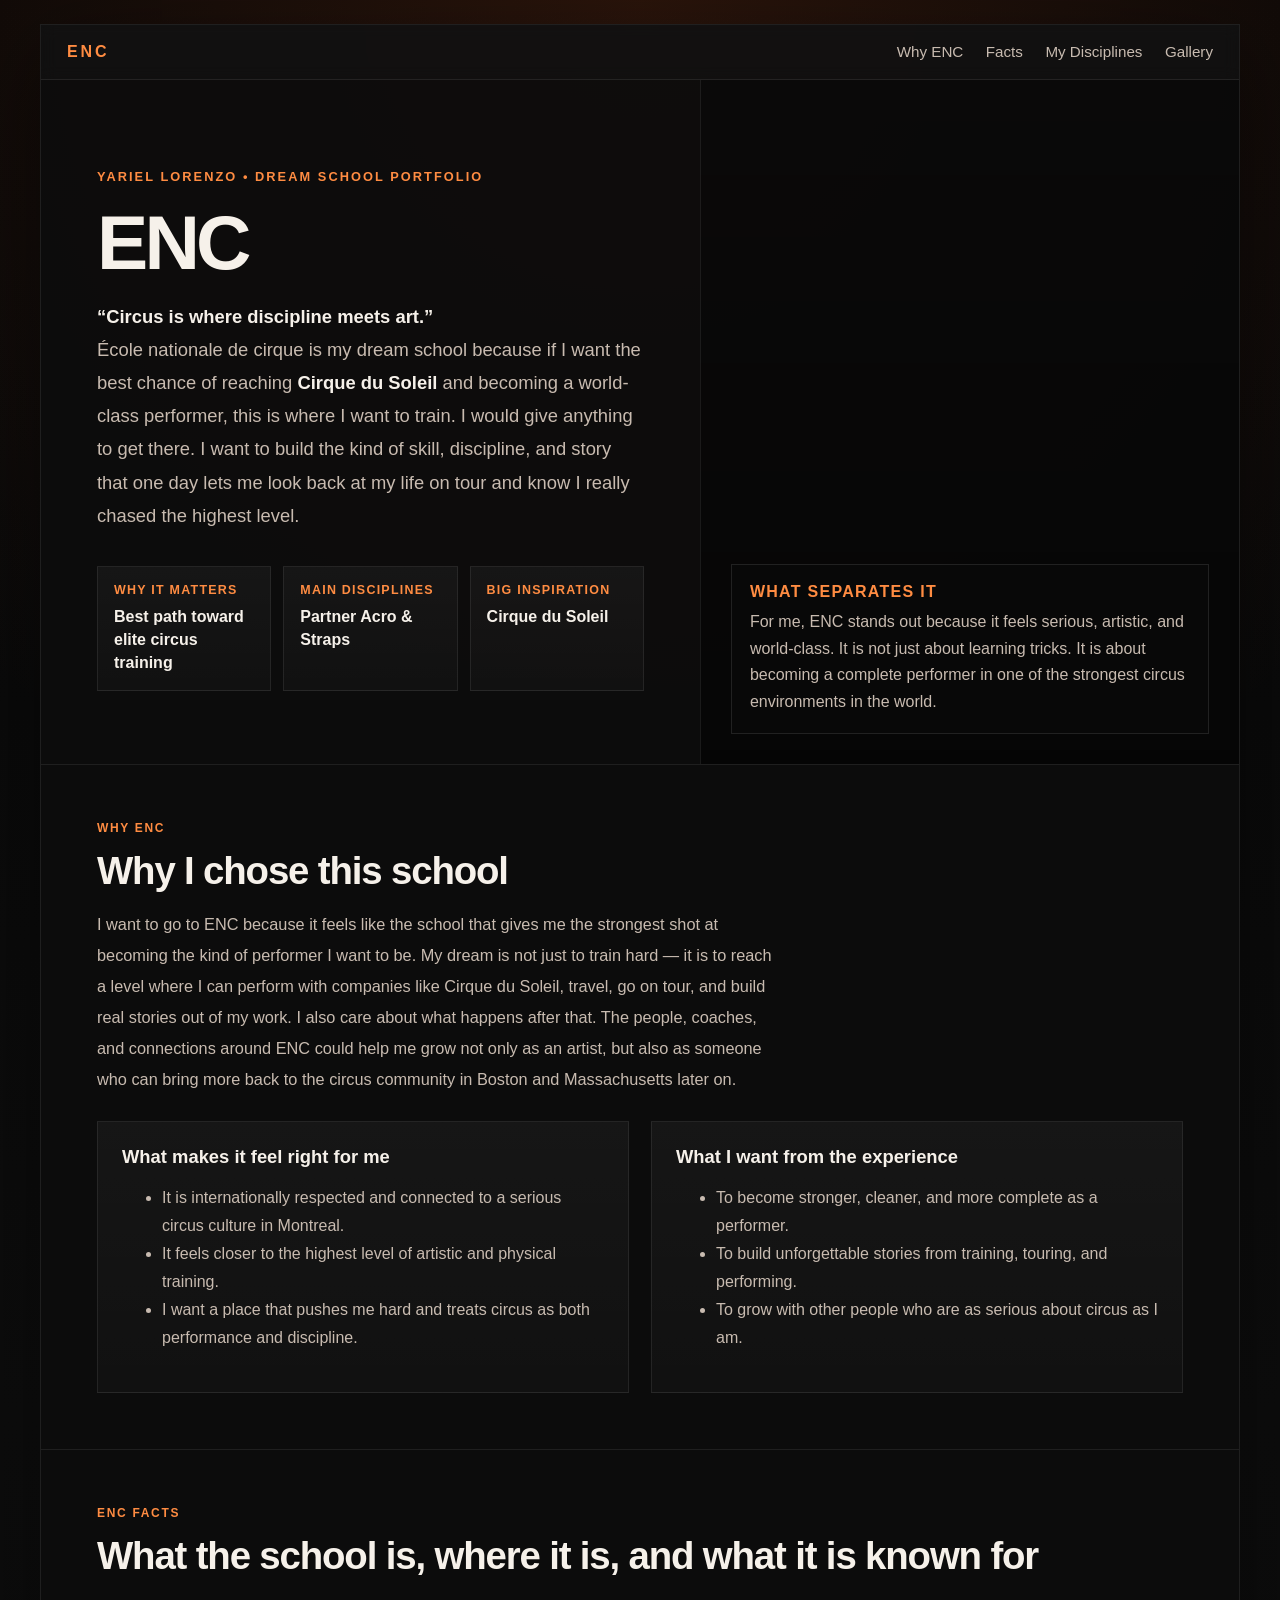
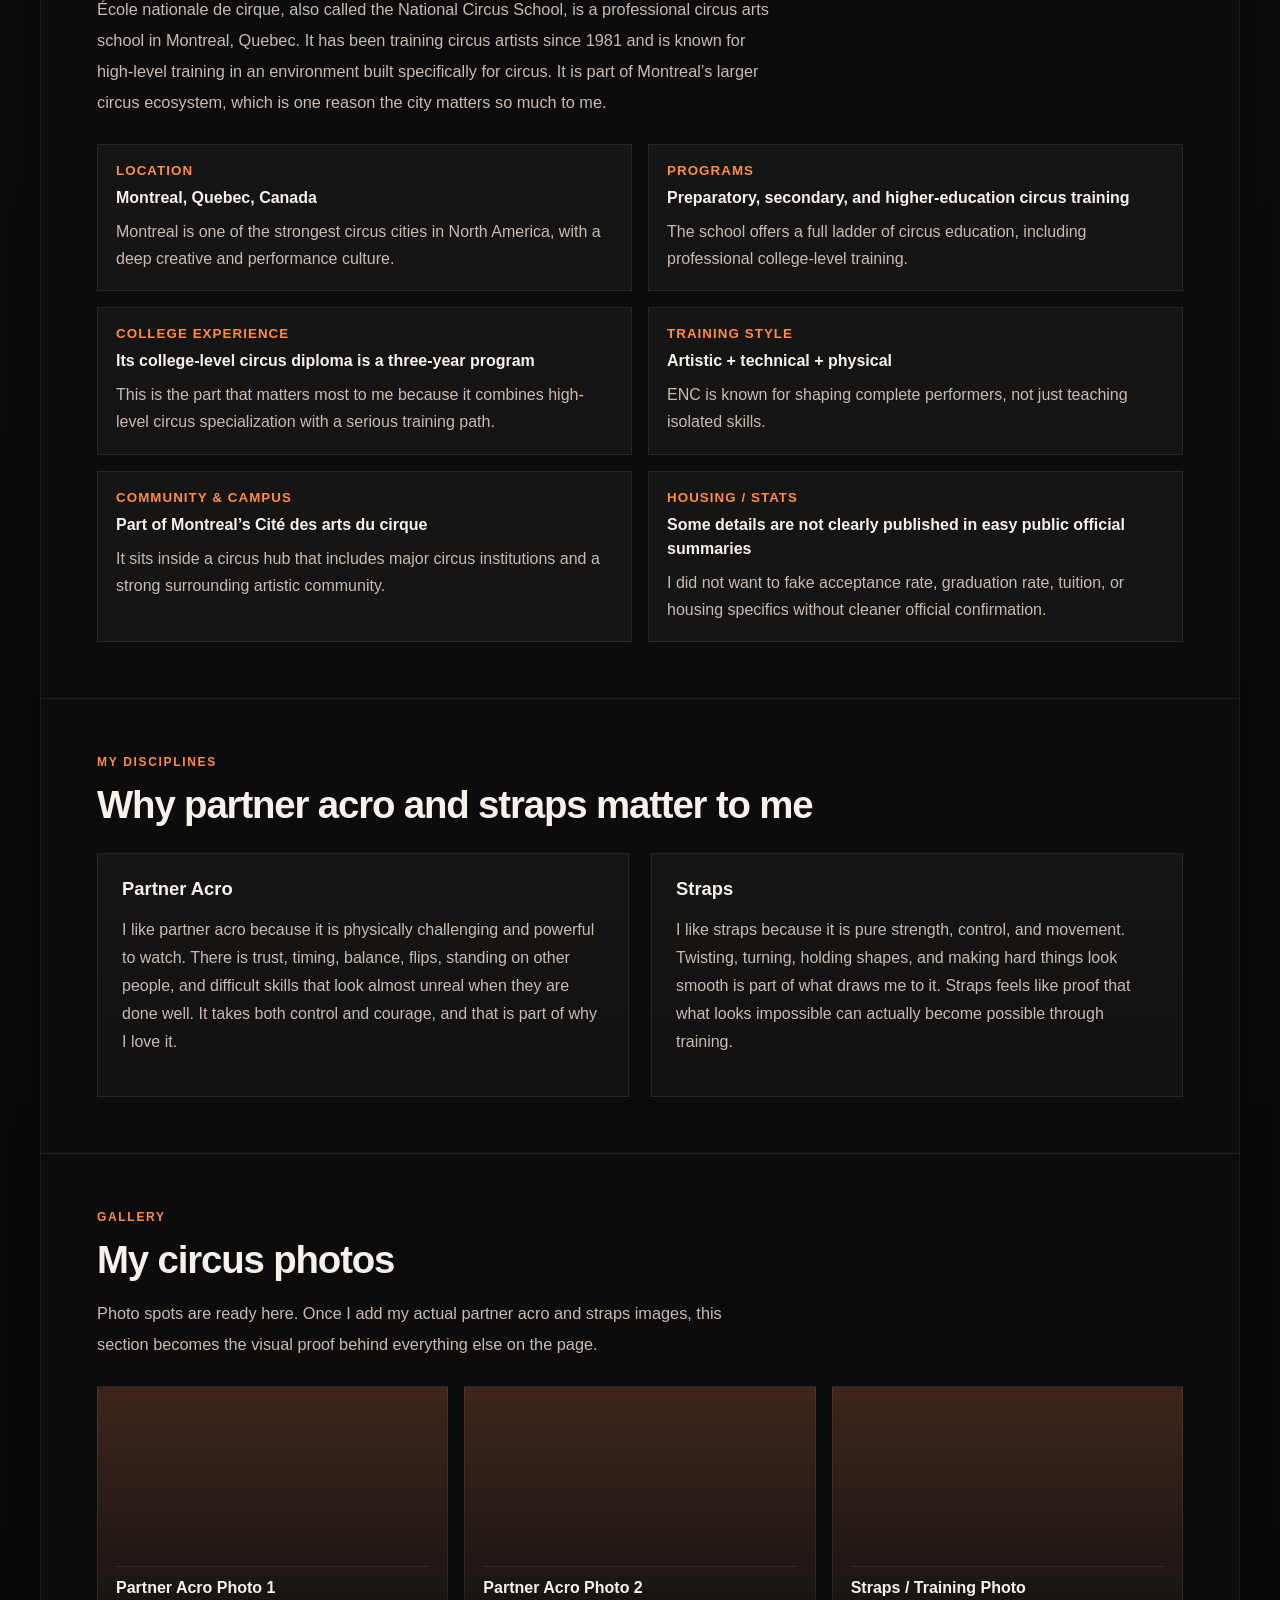
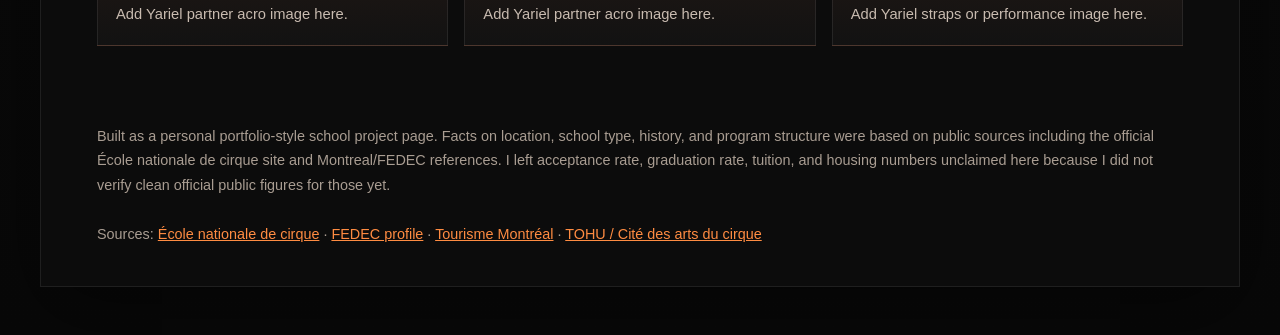
==== index.html @ 8be3e257 "Build multi-page ENC site with scroll animations" ====
<!DOCTYPE html>
<html lang="en">
<head>
  <meta charset="UTF-8" />
  <meta name="viewport" content="width=device-width, initial-scale=1.0" />
  <title>ENC — Yariel Lorenzo</title>
  <style>
    :root {
      --bg: #090909;
      --bg-soft: #111111;
      --panel: #151515;
      --panel-2: #1b1b1b;
      --text: #f6f1ea;
      --muted: #c8bbb0;
      --line: rgba(255,255,255,0.08);
      --accent: #c84e1b;
      --accent-2: #ff8c42;
      --shadow: 0 24px 80px rgba(0,0,0,0.45);
    }

    * { box-sizing: border-box; }
    html { scroll-behavior: smooth; }
    body {
      margin: 0;
      font-family: Inter, Arial, sans-serif;
      color: var(--text);
      background:
        radial-gradient(circle at top, rgba(200,78,27,0.18), transparent 26%),
        linear-gradient(180deg, #070707, #0d0d0d 40%, #080808 100%);
    }

    .frame {
      width: min(1200px, calc(100% - 40px));
      margin: 24px auto 48px;
      border: 1px solid var(--line);
      background: rgba(12,12,12,0.92);
      box-shadow: var(--shadow);
      overflow: hidden;
    }

    .nav {
      display: flex;
      justify-content: space-between;
      align-items: center;
      padding: 18px 26px;
      border-bottom: 1px solid var(--line);
      background: rgba(255,255,255,0.02);
      position: sticky;
      top: 0;
      backdrop-filter: blur(8px);
      z-index: 5;
    }

    .brand {
      font-weight: 800;
      letter-spacing: 0.18em;
      color: var(--accent-2);
    }

    .nav a {
      color: var(--muted);
      text-decoration: none;
      margin-left: 18px;
      font-size: 0.95rem;
    }

    .hero {
      display: grid;
      grid-template-columns: 1.1fr 0.9fr;
      min-height: 76vh;
    }

    .hero-copy {
      padding: 72px 56px 56px;
      display: flex;
      flex-direction: column;
      justify-content: center;
      gap: 22px;
    }

    .eyebrow {
      color: var(--accent-2);
      text-transform: uppercase;
      letter-spacing: 0.16em;
      font-size: 0.8rem;
      font-weight: 700;
    }

    h1 {
      margin: 0;
      font-size: clamp(3rem, 6vw, 6rem);
      line-height: 0.94;
      letter-spacing: -0.05em;
    }

    .quote {
      margin: 0;
      font-size: 1.15rem;
      line-height: 1.8;
      color: var(--muted);
      max-width: 58ch;
    }

    .quote strong {
      color: var(--text);
      font-weight: 700;
    }

    .hero-note {
      display: grid;
      grid-template-columns: repeat(3, 1fr);
      gap: 12px;
      margin-top: 12px;
    }

    .mini {
      padding: 16px;
      background: linear-gradient(180deg, rgba(255,255,255,0.04), rgba(255,255,255,0.02));
      border: 1px solid var(--line);
    }

    .mini span {
      display: block;
      color: var(--accent-2);
      font-size: 0.78rem;
      text-transform: uppercase;
      letter-spacing: 0.1em;
      margin-bottom: 8px;
      font-weight: 700;
    }

    .mini strong {
      font-size: 1rem;
      line-height: 1.45;
    }

    .hero-visual {
      position: relative;
      min-height: 520px;
      background:
        linear-gradient(180deg, rgba(0,0,0,0.25), rgba(0,0,0,0.55)),
        url('https://images.unsplash.com/photo-1515169067868-5387ec356754?auto=format&fit=crop&w=1400&q=80') center/cover;
      border-left: 1px solid var(--line);
      display: flex;
      align-items: flex-end;
      padding: 30px;
    }

    .hero-card {
      width: 100%;
      background: rgba(11,11,11,0.72);
      border: 1px solid rgba(255,255,255,0.1);
      padding: 18px;
      backdrop-filter: blur(8px);
    }

    .hero-card h2 {
      margin: 0 0 8px;
      font-size: 1rem;
      letter-spacing: 0.08em;
      text-transform: uppercase;
      color: var(--accent-2);
    }

    .hero-card p {
      margin: 0;
      color: var(--muted);
      line-height: 1.65;
    }

    section {
      padding: 56px;
      border-top: 1px solid var(--line);
    }

    .section-tag {
      color: var(--accent-2);
      text-transform: uppercase;
      letter-spacing: 0.14em;
      font-size: 0.75rem;
      font-weight: 800;
      margin-bottom: 14px;
    }

    .section-title {
      margin: 0 0 16px;
      font-size: clamp(1.8rem, 3vw, 2.8rem);
      letter-spacing: -0.03em;
    }

    .section-text {
      margin: 0;
      color: var(--muted);
      line-height: 1.9;
      max-width: 75ch;
      font-size: 1.02rem;
    }

    .grid-2 {
      display: grid;
      grid-template-columns: 1fr 1fr;
      gap: 22px;
      margin-top: 26px;
    }

    .card {
      background: linear-gradient(180deg, rgba(255,255,255,0.04), rgba(255,255,255,0.02));
      border: 1px solid var(--line);
      padding: 24px;
    }

    .card h3 {
      margin: 0 0 10px;
      font-size: 1.15rem;
    }

    .card p, .card li {
      color: var(--muted);
      line-height: 1.75;
    }

    .facts {
      display: grid;
      grid-template-columns: repeat(2, 1fr);
      gap: 16px;
      margin-top: 26px;
    }

    .fact {
      border: 1px solid var(--line);
      background: var(--panel);
      padding: 18px;
    }

    .fact small {
      display: block;
      color: var(--accent-2);
      text-transform: uppercase;
      letter-spacing: 0.08em;
      margin-bottom: 8px;
      font-weight: 700;
    }

    .fact strong {
      font-size: 1rem;
      line-height: 1.5;
    }

    .fact p {
      color: var(--muted);
      line-height: 1.7;
      margin: 8px 0 0;
    }

    .gallery {
      display: grid;
      grid-template-columns: repeat(3, 1fr);
      gap: 16px;
      margin-top: 26px;
    }

    .photo {
      min-height: 260px;
      border: 1px solid var(--line);
      background: linear-gradient(180deg, rgba(200,78,27,0.2), rgba(0,0,0,0.35)), var(--panel-2);
      padding: 18px;
      display: flex;
      align-items: end;
    }

    .photo div {
      width: 100%;
      border-top: 1px solid rgba(255,255,255,0.08);
      padding-top: 12px;
    }

    .photo strong {
      display: block;
      margin-bottom: 6px;
    }

    .photo p {
      margin: 0;
      color: var(--muted);
      line-height: 1.6;
      font-size: 0.92rem;
    }

    .footer {
      padding: 22px 56px 40px;
      color: #a99d92;
      font-size: 0.9rem;
      line-height: 1.7;
    }

    .sources a { color: var(--accent-2); }

    @media (max-width: 900px) {
      .hero, .grid-2, .facts, .gallery, .hero-note { grid-template-columns: 1fr; }
      .hero-visual { min-height: 360px; border-left: 0; border-top: 1px solid var(--line); }
      .hero-copy, section { padding: 34px 22px; }
      .footer { padding: 22px; }
      .nav { padding: 16px 18px; flex-direction: column; align-items: flex-start; gap: 8px; }
      .nav a { margin: 0 14px 0 0; }
    }
  </style>
</head>
<body>
  <div class="frame">
    <nav class="nav">
      <div class="brand">ENC</div>
      <div>
        <a href="#why">Why ENC</a>
        <a href="#facts">Facts</a>
        <a href="#disciplines">My Disciplines</a>
        <a href="#gallery">Gallery</a>
      </div>
    </nav>

    <header class="hero">
      <div class="hero-copy">
        <div class="eyebrow">Yariel Lorenzo • Dream School Portfolio</div>
        <h1>ENC</h1>
        <p class="quote"><strong>“Circus is where discipline meets art.”</strong><br>
          École nationale de cirque is my dream school because if I want the best chance of reaching <strong>Cirque du Soleil</strong> and becoming a world-class performer, this is where I want to train. I would give anything to get there. I want to build the kind of skill, discipline, and story that one day lets me look back at my life on tour and know I really chased the highest level.</p>
        <div class="hero-note">
          <div class="mini"><span>Why it matters</span><strong>Best path toward elite circus training</strong></div>
          <div class="mini"><span>Main disciplines</span><strong>Partner Acro &amp; Straps</strong></div>
          <div class="mini"><span>Big inspiration</span><strong>Cirque du Soleil</strong></div>
        </div>
      </div>
      <div class="hero-visual">
        <div class="hero-card">
          <h2>What separates it</h2>
          <p>For me, ENC stands out because it feels serious, artistic, and world-class. It is not just about learning tricks. It is about becoming a complete performer in one of the strongest circus environments in the world.</p>
        </div>
      </div>
    </header>

    <section id="why">
      <div class="section-tag">Why ENC</div>
      <h2 class="section-title">Why I chose this school</h2>
      <p class="section-text">I want to go to ENC because it feels like the school that gives me the strongest shot at becoming the kind of performer I want to be. My dream is not just to train hard — it is to reach a level where I can perform with companies like Cirque du Soleil, travel, go on tour, and build real stories out of my work. I also care about what happens after that. The people, coaches, and connections around ENC could help me grow not only as an artist, but also as someone who can bring more back to the circus community in Boston and Massachusetts later on.</p>
      <div class="grid-2">
        <div class="card">
          <h3>What makes it feel right for me</h3>
          <ul>
            <li>It is internationally respected and connected to a serious circus culture in Montreal.</li>
            <li>It feels closer to the highest level of artistic and physical training.</li>
            <li>I want a place that pushes me hard and treats circus as both performance and discipline.</li>
          </ul>
        </div>
        <div class="card">
          <h3>What I want from the experience</h3>
          <ul>
            <li>To become stronger, cleaner, and more complete as a performer.</li>
            <li>To build unforgettable stories from training, touring, and performing.</li>
            <li>To grow with other people who are as serious about circus as I am.</li>
          </ul>
        </div>
      </div>
    </section>

    <section id="facts">
      <div class="section-tag">ENC Facts</div>
      <h2 class="section-title">What the school is, where it is, and what it is known for</h2>
      <p class="section-text">École nationale de cirque, also called the National Circus School, is a professional circus arts school in Montreal, Quebec. It has been training circus artists since 1981 and is known for high-level training in an environment built specifically for circus. It is part of Montreal’s larger circus ecosystem, which is one reason the city matters so much to me.</p>
      <div class="facts">
        <div class="fact"><small>Location</small><strong>Montreal, Quebec, Canada</strong><p>Montreal is one of the strongest circus cities in North America, with a deep creative and performance culture.</p></div>
        <div class="fact"><small>Programs</small><strong>Preparatory, secondary, and higher-education circus training</strong><p>The school offers a full ladder of circus education, including professional college-level training.</p></div>
        <div class="fact"><small>College experience</small><strong>Its college-level circus diploma is a three-year program</strong><p>This is the part that matters most to me because it combines high-level circus specialization with a serious training path.</p></div>
        <div class="fact"><small>Training style</small><strong>Artistic + technical + physical</strong><p>ENC is known for shaping complete performers, not just teaching isolated skills.</p></div>
        <div class="fact"><small>Community & campus</small><strong>Part of Montreal’s Cité des arts du cirque</strong><p>It sits inside a circus hub that includes major circus institutions and a strong surrounding artistic community.</p></div>
        <div class="fact"><small>Housing / stats</small><strong>Some details are not clearly published in easy public official summaries</strong><p>I did not want to fake acceptance rate, graduation rate, tuition, or housing specifics without cleaner official confirmation.</p></div>
      </div>
    </section>

    <section id="disciplines">
      <div class="section-tag">My Disciplines</div>
      <h2 class="section-title">Why partner acro and straps matter to me</h2>
      <div class="grid-2">
        <div class="card">
          <h3>Partner Acro</h3>
          <p>I like partner acro because it is physically challenging and powerful to watch. There is trust, timing, balance, flips, standing on other people, and difficult skills that look almost unreal when they are done well. It takes both control and courage, and that is part of why I love it.</p>
        </div>
        <div class="card">
          <h3>Straps</h3>
          <p>I like straps because it is pure strength, control, and movement. Twisting, turning, holding shapes, and making hard things look smooth is part of what draws me to it. Straps feels like proof that what looks impossible can actually become possible through training.</p>
        </div>
      </div>
    </section>

    <section id="gallery">
      <div class="section-tag">Gallery</div>
      <h2 class="section-title">My circus photos</h2>
      <p class="section-text">Photo spots are ready here. Once I add my actual partner acro and straps images, this section becomes the visual proof behind everything else on the page.</p>
      <div class="gallery">
        <div class="photo"><div><strong>Partner Acro Photo 1</strong><p>Add Yariel partner acro image here.</p></div></div>
        <div class="photo"><div><strong>Partner Acro Photo 2</strong><p>Add Yariel partner acro image here.</p></div></div>
        <div class="photo"><div><strong>Straps / Training Photo</strong><p>Add Yariel straps or performance image here.</p></div></div>
      </div>
    </section>

    <div class="footer sources">
      Built as a personal portfolio-style school project page. Facts on location, school type, history, and program structure were based on public sources including the official École nationale de cirque site and Montreal/FEDEC references. I left acceptance rate, graduation rate, tuition, and housing numbers unclaimed here because I did not verify clean official public figures for those yet.
      <br><br>
      Sources: <a href="https://ecolenationaledecirque.ca/en/" target="_blank" rel="noreferrer">École nationale de cirque</a> · <a href="https://www.fedec.eu/en/members/41-enc-montreal-ecole-nationale-de-cirque" target="_blank" rel="noreferrer">FEDEC profile</a> · <a href="https://www.mtl.org/en/experience/montreal-year-round-circus-hub" target="_blank" rel="noreferrer">Tourisme Montréal</a> · <a href="https://tohu.ca/en/mission/cite-des-arts-du-cirque" target="_blank" rel="noreferrer">TOHU / Cité des arts du cirque</a>
    </div>
  </div>
</body>
</html>
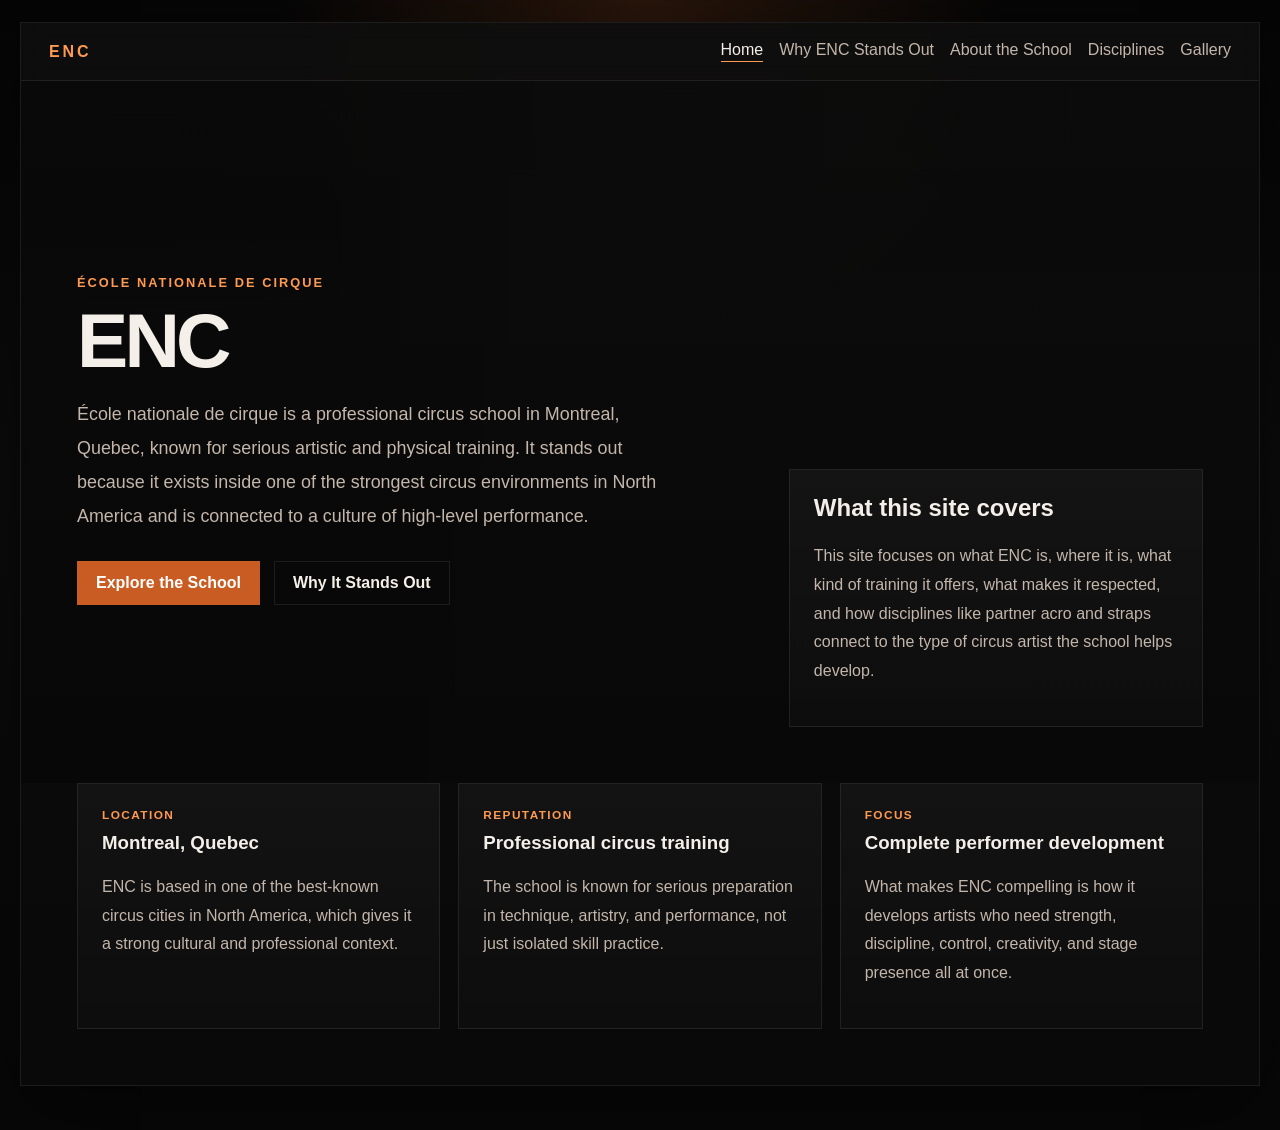
==== commit b1129d77: "Refocus ENC site on the school itself" ====
--- a/index.html
+++ b/index.html
@@ -3,409 +3,58 @@
 <head>
   <meta charset="UTF-8" />
   <meta name="viewport" content="width=device-width, initial-scale=1.0" />
-  <title>ENC — Yariel Lorenzo</title>
-  <style>
-    :root {
-      --bg: #090909;
-      --bg-soft: #111111;
-      --panel: #151515;
-      --panel-2: #1b1b1b;
-      --text: #f6f1ea;
-      --muted: #c8bbb0;
-      --line: rgba(255,255,255,0.08);
-      --accent: #c84e1b;
-      --accent-2: #ff8c42;
-      --shadow: 0 24px 80px rgba(0,0,0,0.45);
-    }
-
-    * { box-sizing: border-box; }
-    html { scroll-behavior: smooth; }
-    body {
-      margin: 0;
-      font-family: Inter, Arial, sans-serif;
-      color: var(--text);
-      background:
-        radial-gradient(circle at top, rgba(200,78,27,0.18), transparent 26%),
-        linear-gradient(180deg, #070707, #0d0d0d 40%, #080808 100%);
-    }
-
-    .frame {
-      width: min(1200px, calc(100% - 40px));
-      margin: 24px auto 48px;
-      border: 1px solid var(--line);
-      background: rgba(12,12,12,0.92);
-      box-shadow: var(--shadow);
-      overflow: hidden;
-    }
-
-    .nav {
-      display: flex;
-      justify-content: space-between;
-      align-items: center;
-      padding: 18px 26px;
-      border-bottom: 1px solid var(--line);
-      background: rgba(255,255,255,0.02);
-      position: sticky;
-      top: 0;
-      backdrop-filter: blur(8px);
-      z-index: 5;
-    }
-
-    .brand {
-      font-weight: 800;
-      letter-spacing: 0.18em;
-      color: var(--accent-2);
-    }
-
-    .nav a {
-      color: var(--muted);
-      text-decoration: none;
-      margin-left: 18px;
-      font-size: 0.95rem;
-    }
-
-    .hero {
-      display: grid;
-      grid-template-columns: 1.1fr 0.9fr;
-      min-height: 76vh;
-    }
-
-    .hero-copy {
-      padding: 72px 56px 56px;
-      display: flex;
-      flex-direction: column;
-      justify-content: center;
-      gap: 22px;
-    }
-
-    .eyebrow {
-      color: var(--accent-2);
-      text-transform: uppercase;
-      letter-spacing: 0.16em;
-      font-size: 0.8rem;
-      font-weight: 700;
-    }
-
-    h1 {
-      margin: 0;
-      font-size: clamp(3rem, 6vw, 6rem);
-      line-height: 0.94;
-      letter-spacing: -0.05em;
-    }
-
-    .quote {
-      margin: 0;
-      font-size: 1.15rem;
-      line-height: 1.8;
-      color: var(--muted);
-      max-width: 58ch;
-    }
-
-    .quote strong {
-      color: var(--text);
-      font-weight: 700;
-    }
-
-    .hero-note {
-      display: grid;
-      grid-template-columns: repeat(3, 1fr);
-      gap: 12px;
-      margin-top: 12px;
-    }
-
-    .mini {
-      padding: 16px;
-      background: linear-gradient(180deg, rgba(255,255,255,0.04), rgba(255,255,255,0.02));
-      border: 1px solid var(--line);
-    }
-
-    .mini span {
-      display: block;
-      color: var(--accent-2);
-      font-size: 0.78rem;
-      text-transform: uppercase;
-      letter-spacing: 0.1em;
-      margin-bottom: 8px;
-      font-weight: 700;
-    }
-
-    .mini strong {
-      font-size: 1rem;
-      line-height: 1.45;
-    }
-
-    .hero-visual {
-      position: relative;
-      min-height: 520px;
-      background:
-        linear-gradient(180deg, rgba(0,0,0,0.25), rgba(0,0,0,0.55)),
-        url('https://images.unsplash.com/photo-1515169067868-5387ec356754?auto=format&fit=crop&w=1400&q=80') center/cover;
-      border-left: 1px solid var(--line);
-      display: flex;
-      align-items: flex-end;
-      padding: 30px;
-    }
-
-    .hero-card {
-      width: 100%;
-      background: rgba(11,11,11,0.72);
-      border: 1px solid rgba(255,255,255,0.1);
-      padding: 18px;
-      backdrop-filter: blur(8px);
-    }
-
-    .hero-card h2 {
-      margin: 0 0 8px;
-      font-size: 1rem;
-      letter-spacing: 0.08em;
-      text-transform: uppercase;
-      color: var(--accent-2);
-    }
-
-    .hero-card p {
-      margin: 0;
-      color: var(--muted);
-      line-height: 1.65;
-    }
-
-    section {
-      padding: 56px;
-      border-top: 1px solid var(--line);
-    }
-
-    .section-tag {
-      color: var(--accent-2);
-      text-transform: uppercase;
-      letter-spacing: 0.14em;
-      font-size: 0.75rem;
-      font-weight: 800;
-      margin-bottom: 14px;
-    }
-
-    .section-title {
-      margin: 0 0 16px;
-      font-size: clamp(1.8rem, 3vw, 2.8rem);
-      letter-spacing: -0.03em;
-    }
-
-    .section-text {
-      margin: 0;
-      color: var(--muted);
-      line-height: 1.9;
-      max-width: 75ch;
-      font-size: 1.02rem;
-    }
-
-    .grid-2 {
-      display: grid;
-      grid-template-columns: 1fr 1fr;
-      gap: 22px;
-      margin-top: 26px;
-    }
-
-    .card {
-      background: linear-gradient(180deg, rgba(255,255,255,0.04), rgba(255,255,255,0.02));
-      border: 1px solid var(--line);
-      padding: 24px;
-    }
-
-    .card h3 {
-      margin: 0 0 10px;
-      font-size: 1.15rem;
-    }
-
-    .card p, .card li {
-      color: var(--muted);
-      line-height: 1.75;
-    }
-
-    .facts {
-      display: grid;
-      grid-template-columns: repeat(2, 1fr);
-      gap: 16px;
-      margin-top: 26px;
-    }
-
-    .fact {
-      border: 1px solid var(--line);
-      background: var(--panel);
-      padding: 18px;
-    }
-
-    .fact small {
-      display: block;
-      color: var(--accent-2);
-      text-transform: uppercase;
-      letter-spacing: 0.08em;
-      margin-bottom: 8px;
-      font-weight: 700;
-    }
-
-    .fact strong {
-      font-size: 1rem;
-      line-height: 1.5;
-    }
-
-    .fact p {
-      color: var(--muted);
-      line-height: 1.7;
-      margin: 8px 0 0;
-    }
-
-    .gallery {
-      display: grid;
-      grid-template-columns: repeat(3, 1fr);
-      gap: 16px;
-      margin-top: 26px;
-    }
-
-    .photo {
-      min-height: 260px;
-      border: 1px solid var(--line);
-      background: linear-gradient(180deg, rgba(200,78,27,0.2), rgba(0,0,0,0.35)), var(--panel-2);
-      padding: 18px;
-      display: flex;
-      align-items: end;
-    }
-
-    .photo div {
-      width: 100%;
-      border-top: 1px solid rgba(255,255,255,0.08);
-      padding-top: 12px;
-    }
-
-    .photo strong {
-      display: block;
-      margin-bottom: 6px;
-    }
-
-    .photo p {
-      margin: 0;
-      color: var(--muted);
-      line-height: 1.6;
-      font-size: 0.92rem;
-    }
-
-    .footer {
-      padding: 22px 56px 40px;
-      color: #a99d92;
-      font-size: 0.9rem;
-      line-height: 1.7;
-    }
-
-    .sources a { color: var(--accent-2); }
-
-    @media (max-width: 900px) {
-      .hero, .grid-2, .facts, .gallery, .hero-note { grid-template-columns: 1fr; }
-      .hero-visual { min-height: 360px; border-left: 0; border-top: 1px solid var(--line); }
-      .hero-copy, section { padding: 34px 22px; }
-      .footer { padding: 22px; }
-      .nav { padding: 16px 18px; flex-direction: column; align-items: flex-start; gap: 8px; }
-      .nav a { margin: 0 14px 0 0; }
-    }
-  </style>
+  <title>ENC | Home</title>
+  <link rel="stylesheet" href="assets/styles.css" />
 </head>
 <body>
-  <div class="frame">
-    <nav class="nav">
-      <div class="brand">ENC</div>
-      <div>
-        <a href="#why">Why ENC</a>
-        <a href="#facts">Facts</a>
-        <a href="#disciplines">My Disciplines</a>
-        <a href="#gallery">Gallery</a>
-      </div>
-    </nav>
-
-    <header class="hero">
-      <div class="hero-copy">
-        <div class="eyebrow">Yariel Lorenzo • Dream School Portfolio</div>
-        <h1>ENC</h1>
-        <p class="quote"><strong>“Circus is where discipline meets art.”</strong><br>
-          École nationale de cirque is my dream school because if I want the best chance of reaching <strong>Cirque du Soleil</strong> and becoming a world-class performer, this is where I want to train. I would give anything to get there. I want to build the kind of skill, discipline, and story that one day lets me look back at my life on tour and know I really chased the highest level.</p>
-        <div class="hero-note">
-          <div class="mini"><span>Why it matters</span><strong>Best path toward elite circus training</strong></div>
-          <div class="mini"><span>Main disciplines</span><strong>Partner Acro &amp; Straps</strong></div>
-          <div class="mini"><span>Big inspiration</span><strong>Cirque du Soleil</strong></div>
-        </div>
-      </div>
-      <div class="hero-visual">
-        <div class="hero-card">
-          <h2>What separates it</h2>
-          <p>For me, ENC stands out because it feels serious, artistic, and world-class. It is not just about learning tricks. It is about becoming a complete performer in one of the strongest circus environments in the world.</p>
-        </div>
-      </div>
+  <div class="site-shell">
+    <header class="topbar">
+      <a class="brand" href="home.html">ENC</a>
+      <nav class="nav">
+        <a href="home.html" class="active">Home</a>
+        <a href="why-enc.html">Why ENC Stands Out</a>
+        <a href="school.html">About the School</a>
+        <a href="disciplines.html">Disciplines</a>
+        <a href="gallery.html">Gallery</a>
+      </nav>
     </header>
 
-    <section id="why">
-      <div class="section-tag">Why ENC</div>
-      <h2 class="section-title">Why I chose this school</h2>
-      <p class="section-text">I want to go to ENC because it feels like the school that gives me the strongest shot at becoming the kind of performer I want to be. My dream is not just to train hard — it is to reach a level where I can perform with companies like Cirque du Soleil, travel, go on tour, and build real stories out of my work. I also care about what happens after that. The people, coaches, and connections around ENC could help me grow not only as an artist, but also as someone who can bring more back to the circus community in Boston and Massachusetts later on.</p>
-      <div class="grid-2">
-        <div class="card">
-          <h3>What makes it feel right for me</h3>
-          <ul>
-            <li>It is internationally respected and connected to a serious circus culture in Montreal.</li>
-            <li>It feels closer to the highest level of artistic and physical training.</li>
-            <li>I want a place that pushes me hard and treats circus as both performance and discipline.</li>
-          </ul>
+    <main>
+      <section class="hero hero-home reveal">
+        <div class="hero-content">
+          <p class="eyebrow">École nationale de cirque</p>
+          <h1>ENC</h1>
+          <p class="lead">École nationale de cirque is a professional circus school in Montreal, Quebec, known for serious artistic and physical training. It stands out because it exists inside one of the strongest circus environments in North America and is connected to a culture of high-level performance.</p>
+          <div class="hero-actions">
+            <a class="button primary" href="school.html">Explore the School</a>
+            <a class="button ghost" href="why-enc.html">Why It Stands Out</a>
+          </div>
         </div>
-        <div class="card">
-          <h3>What I want from the experience</h3>
-          <ul>
-            <li>To become stronger, cleaner, and more complete as a performer.</li>
-            <li>To build unforgettable stories from training, touring, and performing.</li>
-            <li>To grow with other people who are as serious about circus as I am.</li>
-          </ul>
+        <div class="feature-card">
+          <h2>What this site covers</h2>
+          <p>This site focuses on what ENC is, where it is, what kind of training it offers, what makes it respected, and how disciplines like partner acro and straps connect to the type of circus artist the school helps develop.</p>
         </div>
-      </div>
-    </section>
+      </section>
 
-    <section id="facts">
-      <div class="section-tag">ENC Facts</div>
-      <h2 class="section-title">What the school is, where it is, and what it is known for</h2>
-      <p class="section-text">École nationale de cirque, also called the National Circus School, is a professional circus arts school in Montreal, Quebec. It has been training circus artists since 1981 and is known for high-level training in an environment built specifically for circus. It is part of Montreal’s larger circus ecosystem, which is one reason the city matters so much to me.</p>
-      <div class="facts">
-        <div class="fact"><small>Location</small><strong>Montreal, Quebec, Canada</strong><p>Montreal is one of the strongest circus cities in North America, with a deep creative and performance culture.</p></div>
-        <div class="fact"><small>Programs</small><strong>Preparatory, secondary, and higher-education circus training</strong><p>The school offers a full ladder of circus education, including professional college-level training.</p></div>
-        <div class="fact"><small>College experience</small><strong>Its college-level circus diploma is a three-year program</strong><p>This is the part that matters most to me because it combines high-level circus specialization with a serious training path.</p></div>
-        <div class="fact"><small>Training style</small><strong>Artistic + technical + physical</strong><p>ENC is known for shaping complete performers, not just teaching isolated skills.</p></div>
-        <div class="fact"><small>Community & campus</small><strong>Part of Montreal’s Cité des arts du cirque</strong><p>It sits inside a circus hub that includes major circus institutions and a strong surrounding artistic community.</p></div>
-        <div class="fact"><small>Housing / stats</small><strong>Some details are not clearly published in easy public official summaries</strong><p>I did not want to fake acceptance rate, graduation rate, tuition, or housing specifics without cleaner official confirmation.</p></div>
-      </div>
-    </section>
-
-    <section id="disciplines">
-      <div class="section-tag">My Disciplines</div>
-      <h2 class="section-title">Why partner acro and straps matter to me</h2>
-      <div class="grid-2">
-        <div class="card">
-          <h3>Partner Acro</h3>
-          <p>I like partner acro because it is physically challenging and powerful to watch. There is trust, timing, balance, flips, standing on other people, and difficult skills that look almost unreal when they are done well. It takes both control and courage, and that is part of why I love it.</p>
-        </div>
-        <div class="card">
-          <h3>Straps</h3>
-          <p>I like straps because it is pure strength, control, and movement. Twisting, turning, holding shapes, and making hard things look smooth is part of what draws me to it. Straps feels like proof that what looks impossible can actually become possible through training.</p>
-        </div>
-      </div>
-    </section>
-
-    <section id="gallery">
-      <div class="section-tag">Gallery</div>
-      <h2 class="section-title">My circus photos</h2>
-      <p class="section-text">Photo spots are ready here. Once I add my actual partner acro and straps images, this section becomes the visual proof behind everything else on the page.</p>
-      <div class="gallery">
-        <div class="photo"><div><strong>Partner Acro Photo 1</strong><p>Add Yariel partner acro image here.</p></div></div>
-        <div class="photo"><div><strong>Partner Acro Photo 2</strong><p>Add Yariel partner acro image here.</p></div></div>
-        <div class="photo"><div><strong>Straps / Training Photo</strong><p>Add Yariel straps or performance image here.</p></div></div>
-      </div>
-    </section>
-
-    <div class="footer sources">
-      Built as a personal portfolio-style school project page. Facts on location, school type, history, and program structure were based on public sources including the official École nationale de cirque site and Montreal/FEDEC references. I left acceptance rate, graduation rate, tuition, and housing numbers unclaimed here because I did not verify clean official public figures for those yet.
-      <br><br>
-      Sources: <a href="https://ecolenationaledecirque.ca/en/" target="_blank" rel="noreferrer">École nationale de cirque</a> · <a href="https://www.fedec.eu/en/members/41-enc-montreal-ecole-nationale-de-cirque" target="_blank" rel="noreferrer">FEDEC profile</a> · <a href="https://www.mtl.org/en/experience/montreal-year-round-circus-hub" target="_blank" rel="noreferrer">Tourisme Montréal</a> · <a href="https://tohu.ca/en/mission/cite-des-arts-du-cirque" target="_blank" rel="noreferrer">TOHU / Cité des arts du cirque</a>
-    </div>
+      <section class="overview-grid reveal">
+        <article class="panel">
+          <span>Location</span>
+          <h3>Montreal, Quebec</h3>
+          <p>ENC is based in one of the best-known circus cities in North America, which gives it a strong cultural and professional context.</p>
+        </article>
+        <article class="panel">
+          <span>Reputation</span>
+          <h3>Professional circus training</h3>
+          <p>The school is known for serious preparation in technique, artistry, and performance, not just isolated skill practice.</p>
+        </article>
+        <article class="panel">
+          <span>Focus</span>
+          <h3>Complete performer development</h3>
+          <p>What makes ENC compelling is how it develops artists who need strength, discipline, control, creativity, and stage presence all at once.</p>
+        </article>
+      </section>
+    </main>
   </div>
+  <script src="assets/scroll.js"></script>
 </body>
 </html>
--- a/assets/styles.css
+++ b/assets/styles.css
@@ -0,0 +1,289 @@
+:root {
+  --bg: #080808;
+  --bg-soft: #111111;
+  --panel: #171717;
+  --panel-2: #1d1d1d;
+  --text: #f5efe9;
+  --muted: #c4b6ab;
+  --line: rgba(255,255,255,0.08);
+  --accent: #c95c22;
+  --accent-2: #ff9a52;
+  --shadow: 0 24px 80px rgba(0,0,0,0.45);
+}
+
+* { box-sizing: border-box; }
+body {
+  margin: 0;
+  font-family: Inter, Arial, sans-serif;
+  color: var(--text);
+  background:
+    radial-gradient(circle at top, rgba(201,92,34,0.18), transparent 28%),
+    linear-gradient(180deg, #050505, #0b0b0b 42%, #070707 100%);
+}
+
+.reveal {
+  opacity: 0;
+  transform: translateY(42px) scale(0.985);
+  transition: opacity 0.8s ease, transform 0.8s ease;
+  will-change: transform, opacity;
+}
+
+.reveal.in-view {
+  opacity: 1;
+  transform: translateY(0) scale(1);
+}
+
+a { color: inherit; }
+
+.site-shell {
+  width: min(1240px, calc(100% - 40px));
+  margin: 22px auto 44px;
+  border: 1px solid var(--line);
+  background: rgba(10,10,10,0.94);
+  box-shadow: var(--shadow);
+  min-height: calc(100vh - 60px);
+}
+
+.topbar {
+  display: flex;
+  justify-content: space-between;
+  align-items: center;
+  padding: 18px 28px;
+  border-bottom: 1px solid var(--line);
+  background: rgba(255,255,255,0.02);
+  position: sticky;
+  top: 0;
+  backdrop-filter: blur(10px);
+  z-index: 10;
+}
+
+.brand {
+  text-decoration: none;
+  font-weight: 900;
+  letter-spacing: 0.18em;
+  color: var(--accent-2);
+}
+
+.nav {
+  display: flex;
+  flex-wrap: wrap;
+  gap: 16px;
+}
+
+.nav a {
+  text-decoration: none;
+  color: var(--muted);
+  padding-bottom: 2px;
+}
+
+.nav a.active,
+.nav a:hover {
+  color: var(--text);
+  border-bottom: 1px solid var(--accent-2);
+}
+
+.hero {
+  display: grid;
+  grid-template-columns: 1.15fr 0.85fr;
+  min-height: 78vh;
+}
+
+.hero-home {
+  background:
+    linear-gradient(90deg, rgba(0,0,0,0.25), rgba(0,0,0,0.1)),
+    linear-gradient(180deg, rgba(255,255,255,0.015), transparent);
+}
+
+.hero-content {
+  padding: 72px 56px 56px;
+  display: flex;
+  flex-direction: column;
+  justify-content: center;
+}
+
+.eyebrow {
+  color: var(--accent-2);
+  text-transform: uppercase;
+  letter-spacing: 0.16em;
+  font-size: 0.8rem;
+  font-weight: 800;
+  margin: 0 0 14px;
+}
+
+h1 {
+  margin: 0;
+  font-size: clamp(3rem, 6vw, 6rem);
+  line-height: 0.94;
+  letter-spacing: -0.05em;
+}
+
+.lead {
+  margin: 20px 0 0;
+  font-size: 1.12rem;
+  line-height: 1.9;
+  color: var(--muted);
+  max-width: 62ch;
+}
+
+.lead.narrow { max-width: 52ch; }
+
+.hero-actions {
+  display: flex;
+  flex-wrap: wrap;
+  gap: 14px;
+  margin-top: 28px;
+}
+
+.button {
+  display: inline-flex;
+  align-items: center;
+  justify-content: center;
+  padding: 12px 18px;
+  text-decoration: none;
+  border: 1px solid var(--line);
+  font-weight: 700;
+}
+
+.button.primary {
+  background: var(--accent);
+  color: white;
+  border-color: transparent;
+}
+
+.button.ghost {
+  background: transparent;
+  color: var(--text);
+}
+
+.feature-card,
+.panel,
+.gallery-card {
+  border: 1px solid var(--line);
+  background: linear-gradient(180deg, rgba(255,255,255,0.04), rgba(255,255,255,0.02));
+}
+
+.feature-card {
+  margin: 56px;
+  align-self: end;
+  padding: 24px;
+}
+
+.feature-card h2,
+.panel h2,
+.panel h3,
+.gallery-card h3 {
+  margin-top: 0;
+}
+
+.feature-card p,
+.panel p,
+.panel li,
+.gallery-card p {
+  color: var(--muted);
+  line-height: 1.8;
+}
+
+.overview-grid,
+.content-grid,
+.facts-grid,
+.gallery-grid {
+  display: grid;
+  gap: 18px;
+  padding: 0 56px 56px;
+}
+
+.overview-grid { grid-template-columns: repeat(3, 1fr); }
+.content-grid { grid-template-columns: repeat(2, 1fr); }
+.facts-grid { grid-template-columns: repeat(3, 1fr); }
+.gallery-grid { grid-template-columns: repeat(3, 1fr); }
+
+.panel,
+.gallery-card {
+  padding: 24px;
+  transition: transform 0.3s ease, border-color 0.3s ease, box-shadow 0.3s ease;
+}
+
+.panel:hover,
+.gallery-card:hover,
+.feature-card:hover {
+  transform: translateY(-6px);
+  border-color: rgba(255, 154, 82, 0.38);
+  box-shadow: 0 16px 40px rgba(0,0,0,0.28);
+}
+
+.panel span {
+  display: block;
+  color: var(--accent-2);
+  text-transform: uppercase;
+  letter-spacing: 0.12em;
+  font-size: 0.74rem;
+  font-weight: 800;
+  margin-bottom: 10px;
+}
+
+.page-layout {
+  padding: 0 0 44px;
+}
+
+.page-hero {
+  padding: 56px;
+  border-bottom: 1px solid var(--line);
+}
+
+.bullet-section,
+.note-panel {
+  padding: 0 56px;
+}
+
+.note-panel { margin-top: 18px; }
+
+.image-placeholder {
+  min-height: 260px;
+  background:
+    linear-gradient(180deg, rgba(201,92,34,0.22), rgba(0,0,0,0.45)),
+    linear-gradient(135deg, #1b1b1b, #111111);
+  border: 1px solid var(--line);
+  margin-bottom: 16px;
+}
+
+@media (prefers-reduced-motion: reduce) {
+  .reveal,
+  .reveal.in-view,
+  .panel,
+  .gallery-card,
+  .feature-card {
+    opacity: 1;
+    transform: none;
+    transition: none;
+  }
+}
+
+@media (max-width: 980px) {
+  .hero,
+  .overview-grid,
+  .content-grid,
+  .facts-grid,
+  .gallery-grid {
+    grid-template-columns: 1fr;
+  }
+
+  .hero-content,
+  .page-hero,
+  .overview-grid,
+  .content-grid,
+  .facts-grid,
+  .gallery-grid,
+  .bullet-section,
+  .note-panel {
+    padding-left: 22px;
+    padding-right: 22px;
+  }
+
+  .feature-card { margin: 22px; }
+
+  .topbar {
+    flex-direction: column;
+    align-items: flex-start;
+    gap: 10px;
+  }
+}
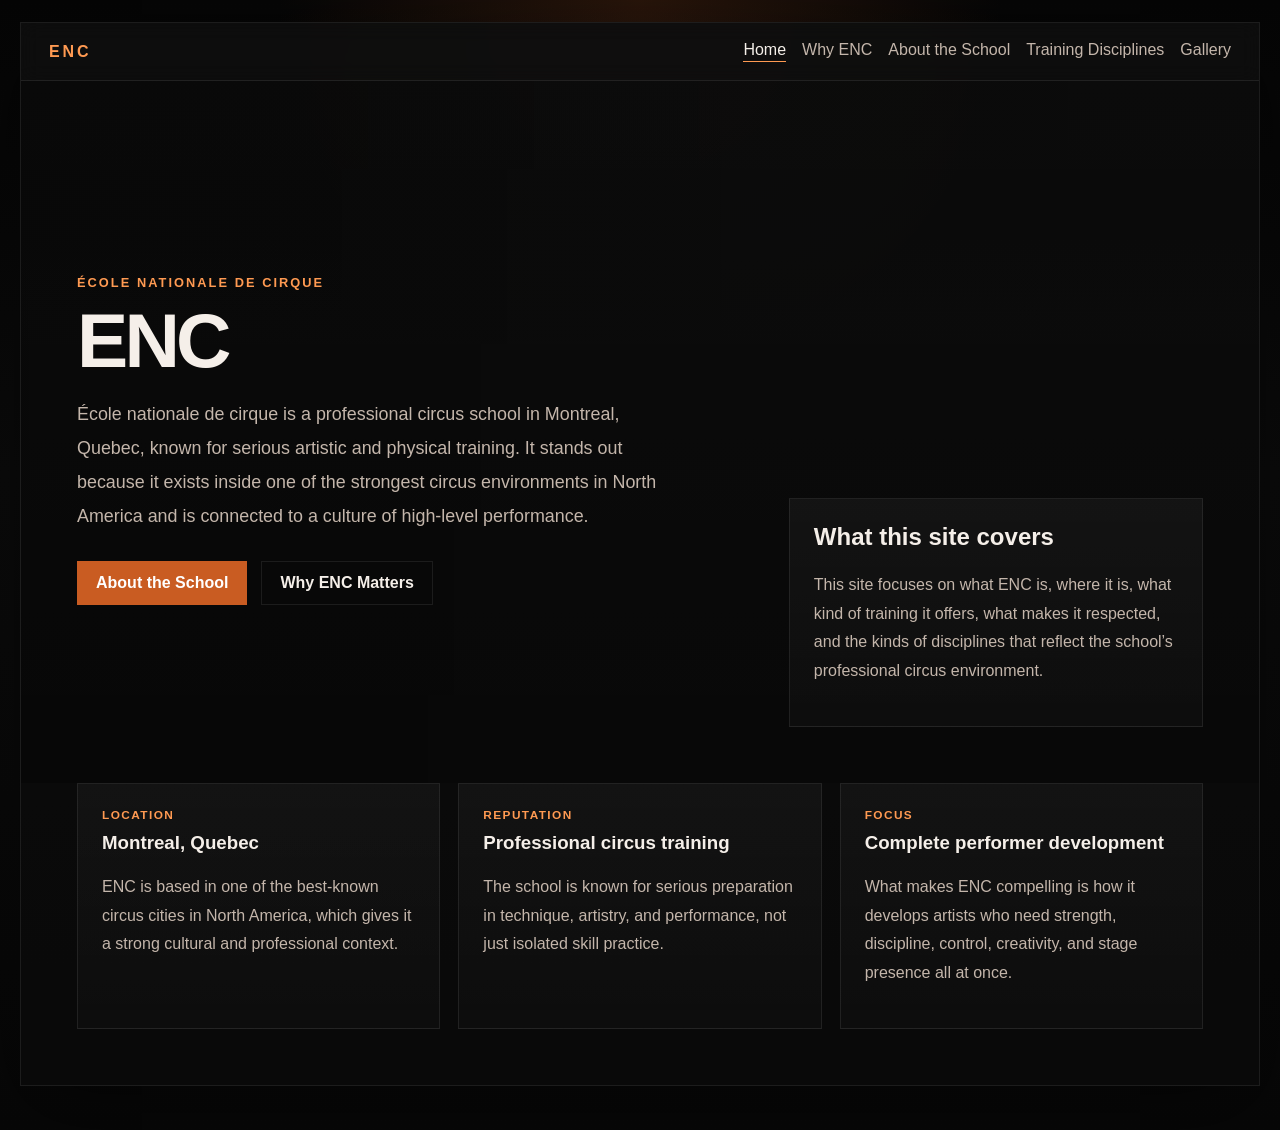
==== commit beb1a788: "Remove personal framing from ENC site copy" ====
--- a/index.html
+++ b/index.html
@@ -12,9 +12,9 @@
       <a class="brand" href="home.html">ENC</a>
       <nav class="nav">
         <a href="home.html" class="active">Home</a>
-        <a href="why-enc.html">Why ENC Stands Out</a>
+        <a href="why-enc.html">Why ENC</a>
         <a href="school.html">About the School</a>
-        <a href="disciplines.html">Disciplines</a>
+        <a href="disciplines.html">Training Disciplines</a>
         <a href="gallery.html">Gallery</a>
       </nav>
     </header>
@@ -26,13 +26,13 @@
           <h1>ENC</h1>
           <p class="lead">École nationale de cirque is a professional circus school in Montreal, Quebec, known for serious artistic and physical training. It stands out because it exists inside one of the strongest circus environments in North America and is connected to a culture of high-level performance.</p>
           <div class="hero-actions">
-            <a class="button primary" href="school.html">Explore the School</a>
-            <a class="button ghost" href="why-enc.html">Why It Stands Out</a>
+            <a class="button primary" href="school.html">About the School</a>
+            <a class="button ghost" href="why-enc.html">Why ENC Matters</a>
           </div>
         </div>
         <div class="feature-card">
           <h2>What this site covers</h2>
-          <p>This site focuses on what ENC is, where it is, what kind of training it offers, what makes it respected, and how disciplines like partner acro and straps connect to the type of circus artist the school helps develop.</p>
+          <p>This site focuses on what ENC is, where it is, what kind of training it offers, what makes it respected, and the kinds of disciplines that reflect the school’s professional circus environment.</p>
         </div>
       </section>
 
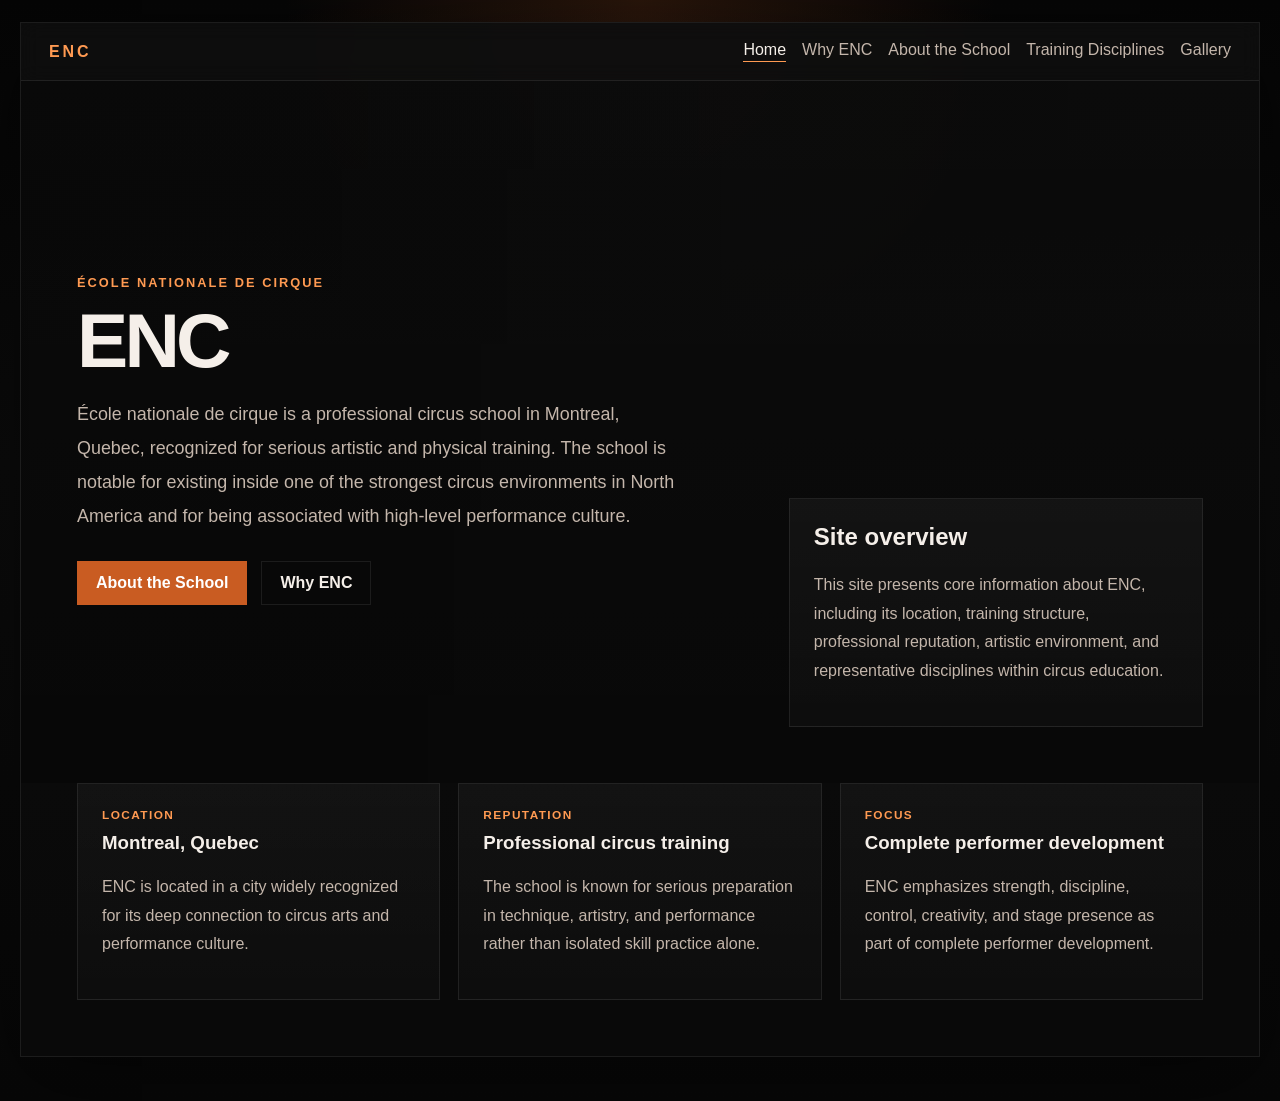
==== commit 1ac82285: "Remove remaining personal language from ENC site" ====
--- a/index.html
+++ b/index.html
@@ -24,15 +24,15 @@
         <div class="hero-content">
           <p class="eyebrow">École nationale de cirque</p>
           <h1>ENC</h1>
-          <p class="lead">École nationale de cirque is a professional circus school in Montreal, Quebec, known for serious artistic and physical training. It stands out because it exists inside one of the strongest circus environments in North America and is connected to a culture of high-level performance.</p>
+          <p class="lead">École nationale de cirque is a professional circus school in Montreal, Quebec, recognized for serious artistic and physical training. The school is notable for existing inside one of the strongest circus environments in North America and for being associated with high-level performance culture.</p>
           <div class="hero-actions">
             <a class="button primary" href="school.html">About the School</a>
-            <a class="button ghost" href="why-enc.html">Why ENC Matters</a>
+            <a class="button ghost" href="why-enc.html">Why ENC</a>
           </div>
         </div>
         <div class="feature-card">
-          <h2>What this site covers</h2>
-          <p>This site focuses on what ENC is, where it is, what kind of training it offers, what makes it respected, and the kinds of disciplines that reflect the school’s professional circus environment.</p>
+          <h2>Site overview</h2>
+          <p>This site presents core information about ENC, including its location, training structure, professional reputation, artistic environment, and representative disciplines within circus education.</p>
         </div>
       </section>
 
@@ -40,17 +40,17 @@
         <article class="panel">
           <span>Location</span>
           <h3>Montreal, Quebec</h3>
-          <p>ENC is based in one of the best-known circus cities in North America, which gives it a strong cultural and professional context.</p>
+          <p>ENC is located in a city widely recognized for its deep connection to circus arts and performance culture.</p>
         </article>
         <article class="panel">
           <span>Reputation</span>
           <h3>Professional circus training</h3>
-          <p>The school is known for serious preparation in technique, artistry, and performance, not just isolated skill practice.</p>
+          <p>The school is known for serious preparation in technique, artistry, and performance rather than isolated skill practice alone.</p>
         </article>
         <article class="panel">
           <span>Focus</span>
           <h3>Complete performer development</h3>
-          <p>What makes ENC compelling is how it develops artists who need strength, discipline, control, creativity, and stage presence all at once.</p>
+          <p>ENC emphasizes strength, discipline, control, creativity, and stage presence as part of complete performer development.</p>
         </article>
       </section>
     </main>
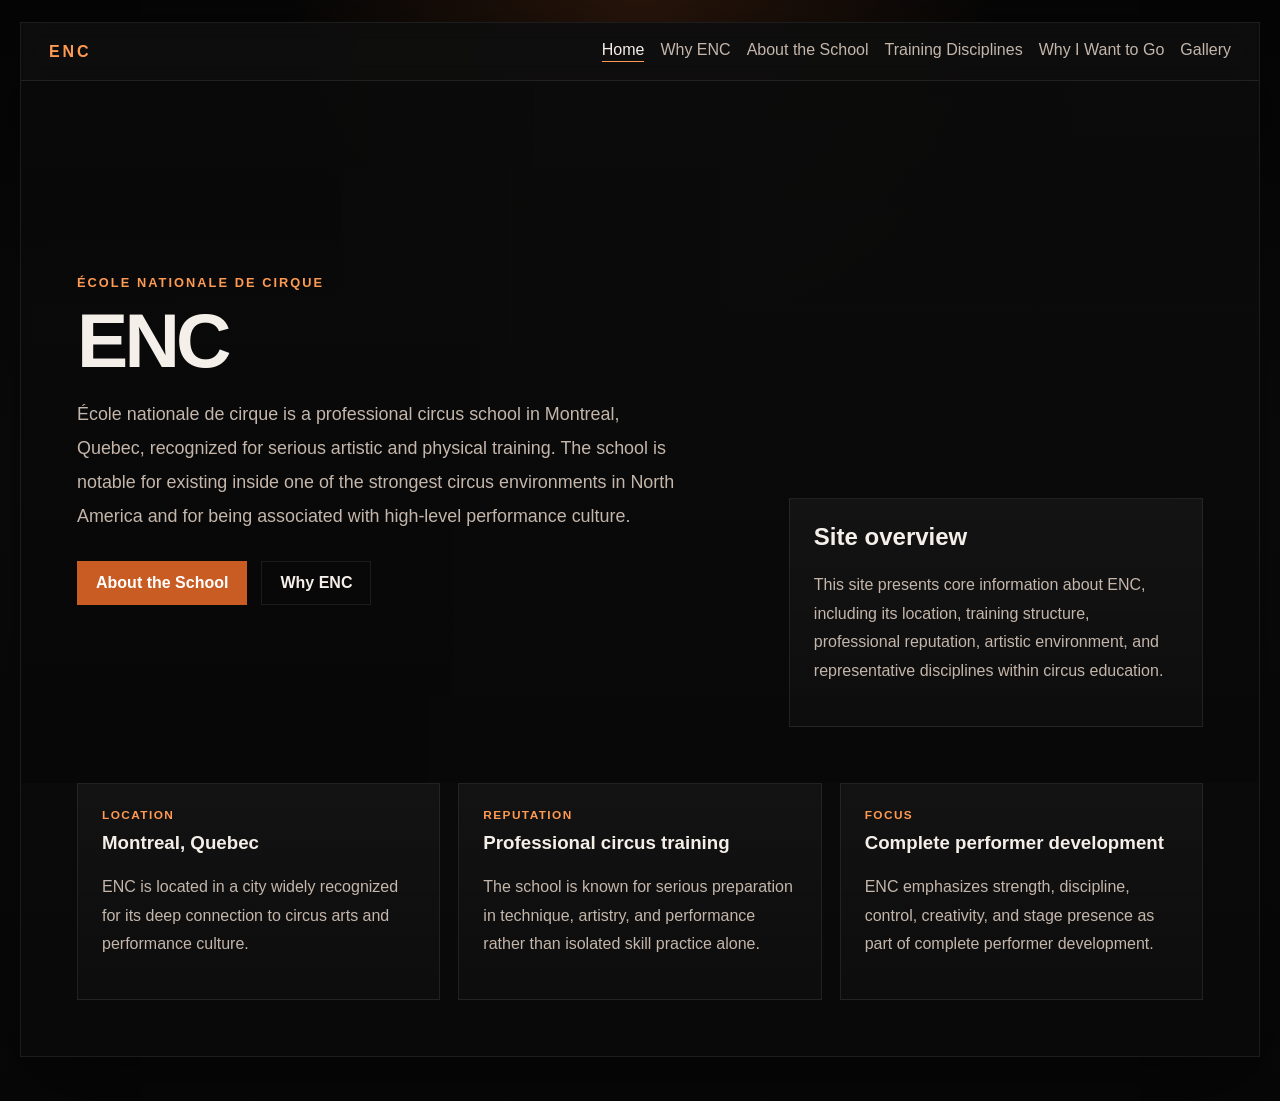
==== commit 97248dc3: "Add personal reasons page and verified college prep facts" ====
--- a/index.html
+++ b/index.html
@@ -15,6 +15,7 @@
         <a href="why-enc.html">Why ENC</a>
         <a href="school.html">About the School</a>
         <a href="disciplines.html">Training Disciplines</a>
+        <a href="why-i-want-to-go.html">Why I Want to Go</a>
         <a href="gallery.html">Gallery</a>
       </nav>
     </header>
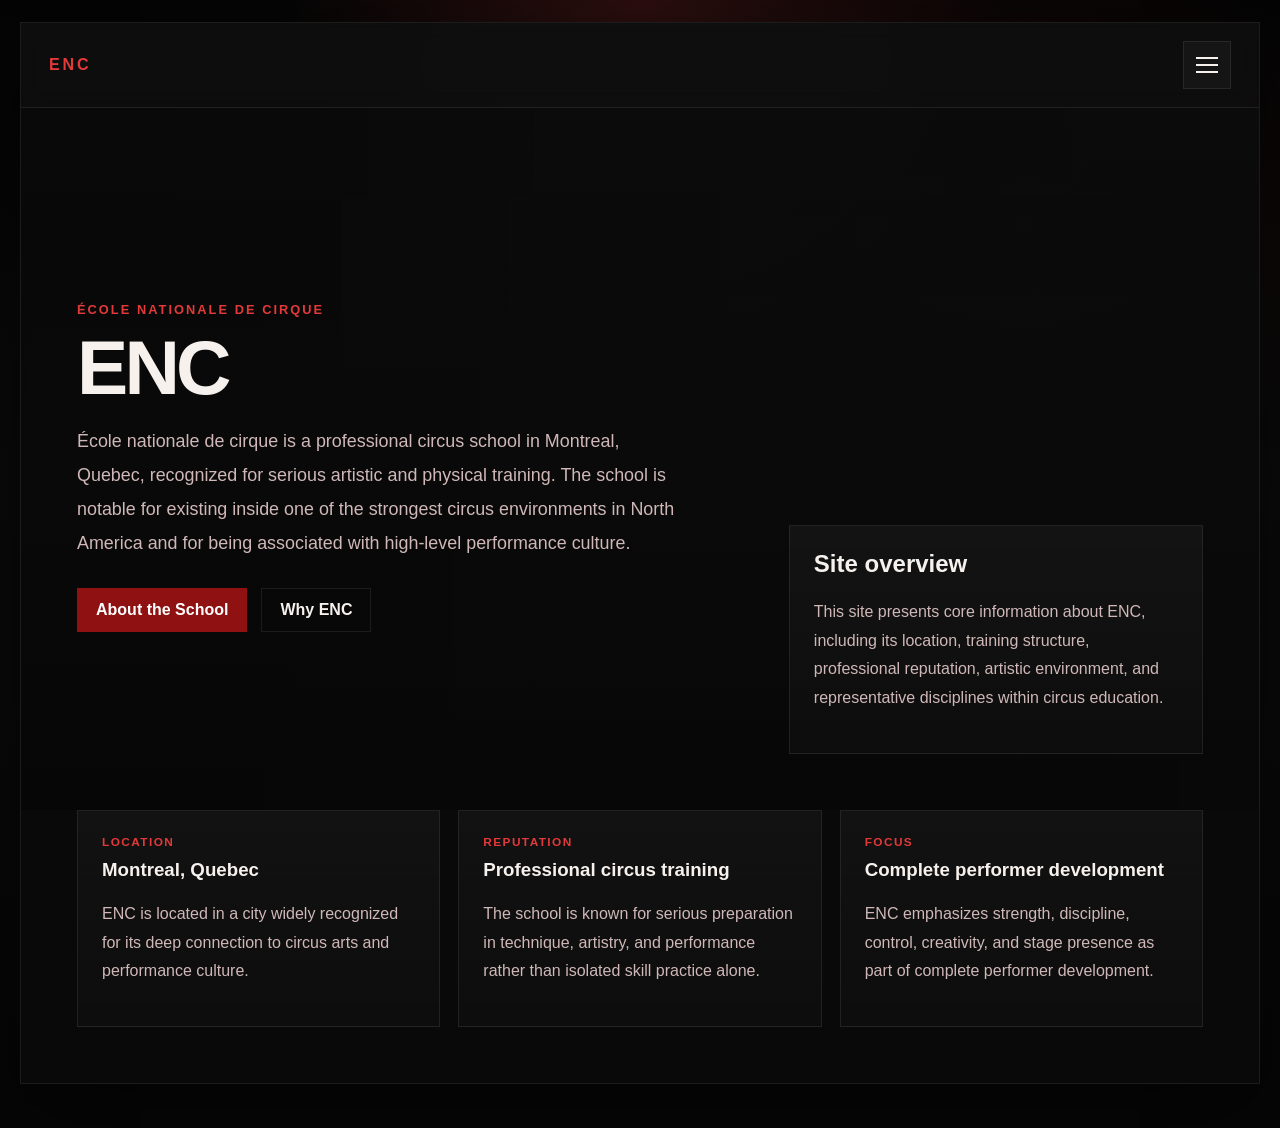
==== commit 69be2dd4: "Move ENC navigation into hamburger menu" ====
--- a/index.html
+++ b/index.html
@@ -10,13 +10,18 @@
   <div class="site-shell">
     <header class="topbar">
       <a class="brand" href="home.html">ENC</a>
-      <nav class="nav">
-        <a href="home.html" class="active">Home</a>
-        <a href="why-enc.html">Why ENC</a>
-        <a href="school.html">About the School</a>
-        <a href="disciplines.html">Training Disciplines</a>
-        <a href="why-i-want-to-go.html">Why I Want to Go</a>
-        <a href="gallery.html">Gallery</a>
+      <button class="menu-toggle" type="button" aria-expanded="false" aria-controls="site-menu" aria-label="Open menu">
+        <span></span>
+        <span></span>
+        <span></span>
+      </button>
+      <nav class="nav" id="site-menu">
+          <a href="home.html" class="active">Home</a>
+          <a href="why-enc.html">Why ENC</a>
+          <a href="school.html">About the School</a>
+          <a href="disciplines.html">Training Disciplines</a>
+          <a href="why-i-want-to-go.html">Why I Want to Go</a>
+          <a href="gallery.html">Gallery</a>
       </nav>
     </header>
 
@@ -57,5 +62,6 @@
     </main>
   </div>
   <script src="assets/scroll.js"></script>
+  <script src="assets/menu.js"></script>
 </body>
 </html>
--- a/assets/styles.css
+++ b/assets/styles.css
@@ -1,14 +1,15 @@
 :root {
-  --bg: #080808;
-  --bg-soft: #111111;
-  --panel: #171717;
-  --panel-2: #1d1d1d;
-  --text: #f5efe9;
-  --muted: #c4b6ab;
+  --bg: #060606;
+  --bg-soft: #101010;
+  --panel: #141414;
+  --panel-2: #1b1b1b;
+  --text: #f6f1ed;
+  --muted: #d0b8b8;
   --line: rgba(255,255,255,0.08);
-  --accent: #c95c22;
-  --accent-2: #ff9a52;
-  --shadow: 0 24px 80px rgba(0,0,0,0.45);
+  --accent: #8f1111;
+  --accent-2: #e23a3a;
+  --accent-3: #ff6b6b;
+  --shadow: 0 24px 80px rgba(0,0,0,0.5);
 }
 
 * { box-sizing: border-box; }
@@ -17,8 +18,9 @@
   font-family: Inter, Arial, sans-serif;
   color: var(--text);
   background:
-    radial-gradient(circle at top, rgba(201,92,34,0.18), transparent 28%),
-    linear-gradient(180deg, #050505, #0b0b0b 42%, #070707 100%);
+    radial-gradient(circle at top, rgba(226,58,58,0.18), transparent 28%),
+    radial-gradient(circle at 80% 20%, rgba(143,17,17,0.14), transparent 24%),
+    linear-gradient(180deg, #040404, #0a0a0a 42%, #060606 100%);
 }
 
 .reveal {
@@ -48,13 +50,14 @@
   display: flex;
   justify-content: space-between;
   align-items: center;
+  gap: 16px;
   padding: 18px 28px;
   border-bottom: 1px solid var(--line);
   background: rgba(255,255,255,0.02);
   position: sticky;
   top: 0;
   backdrop-filter: blur(10px);
-  z-index: 10;
+  z-index: 20;
 }
 
 .brand {
@@ -64,22 +67,58 @@
   color: var(--accent-2);
 }
 
+.menu-toggle {
+  display: inline-flex;
+  flex-direction: column;
+  justify-content: center;
+  gap: 5px;
+  width: 48px;
+  height: 48px;
+  margin-left: auto;
+  padding: 0 12px;
+  border: 1px solid var(--line);
+  background: rgba(255,255,255,0.03);
+  cursor: pointer;
+}
+
+.menu-toggle span {
+  display: block;
+  width: 100%;
+  height: 2px;
+  background: var(--text);
+}
+
 .nav {
+  position: absolute;
+  top: calc(100% + 10px);
+  right: 28px;
+  min-width: 250px;
+  display: none;
+  flex-direction: column;
+  gap: 6px;
+  padding: 14px;
+  border: 1px solid var(--line);
+  background: rgba(10,10,10,0.98);
+  box-shadow: 0 18px 40px rgba(0,0,0,0.35);
+}
+
+.nav.open {
   display: flex;
-  flex-wrap: wrap;
-  gap: 16px;
 }
 
 .nav a {
   text-decoration: none;
   color: var(--muted);
-  padding-bottom: 2px;
+  padding: 10px 12px;
+  border: 1px solid transparent;
+  background: rgba(255,255,255,0.01);
 }
 
 .nav a.active,
 .nav a:hover {
   color: var(--text);
-  border-bottom: 1px solid var(--accent-2);
+  border-color: rgba(226, 58, 58, 0.3);
+  background: rgba(255,255,255,0.03);
 }
 
 .hero {
@@ -207,8 +246,8 @@
 .gallery-card:hover,
 .feature-card:hover {
   transform: translateY(-6px);
-  border-color: rgba(255, 154, 82, 0.38);
-  box-shadow: 0 16px 40px rgba(0,0,0,0.28);
+  border-color: rgba(226, 58, 58, 0.42);
+  box-shadow: 0 16px 40px rgba(0,0,0,0.32);
 }
 
 .panel span {
@@ -240,10 +279,22 @@
 .image-placeholder {
   min-height: 260px;
   background:
-    linear-gradient(180deg, rgba(201,92,34,0.22), rgba(0,0,0,0.45)),
-    linear-gradient(135deg, #1b1b1b, #111111);
+    linear-gradient(180deg, rgba(226,58,58,0.24), rgba(0,0,0,0.45)),
+    linear-gradient(135deg, #1b1b1b, #101010);
   border: 1px solid var(--line);
   margin-bottom: 16px;
+}
+
+@media (max-width: 720px) {
+  .topbar {
+    padding: 16px 18px;
+  }
+
+  .nav {
+    right: 18px;
+    left: 18px;
+    min-width: auto;
+  }
 }
 
 @media (prefers-reduced-motion: reduce) {
